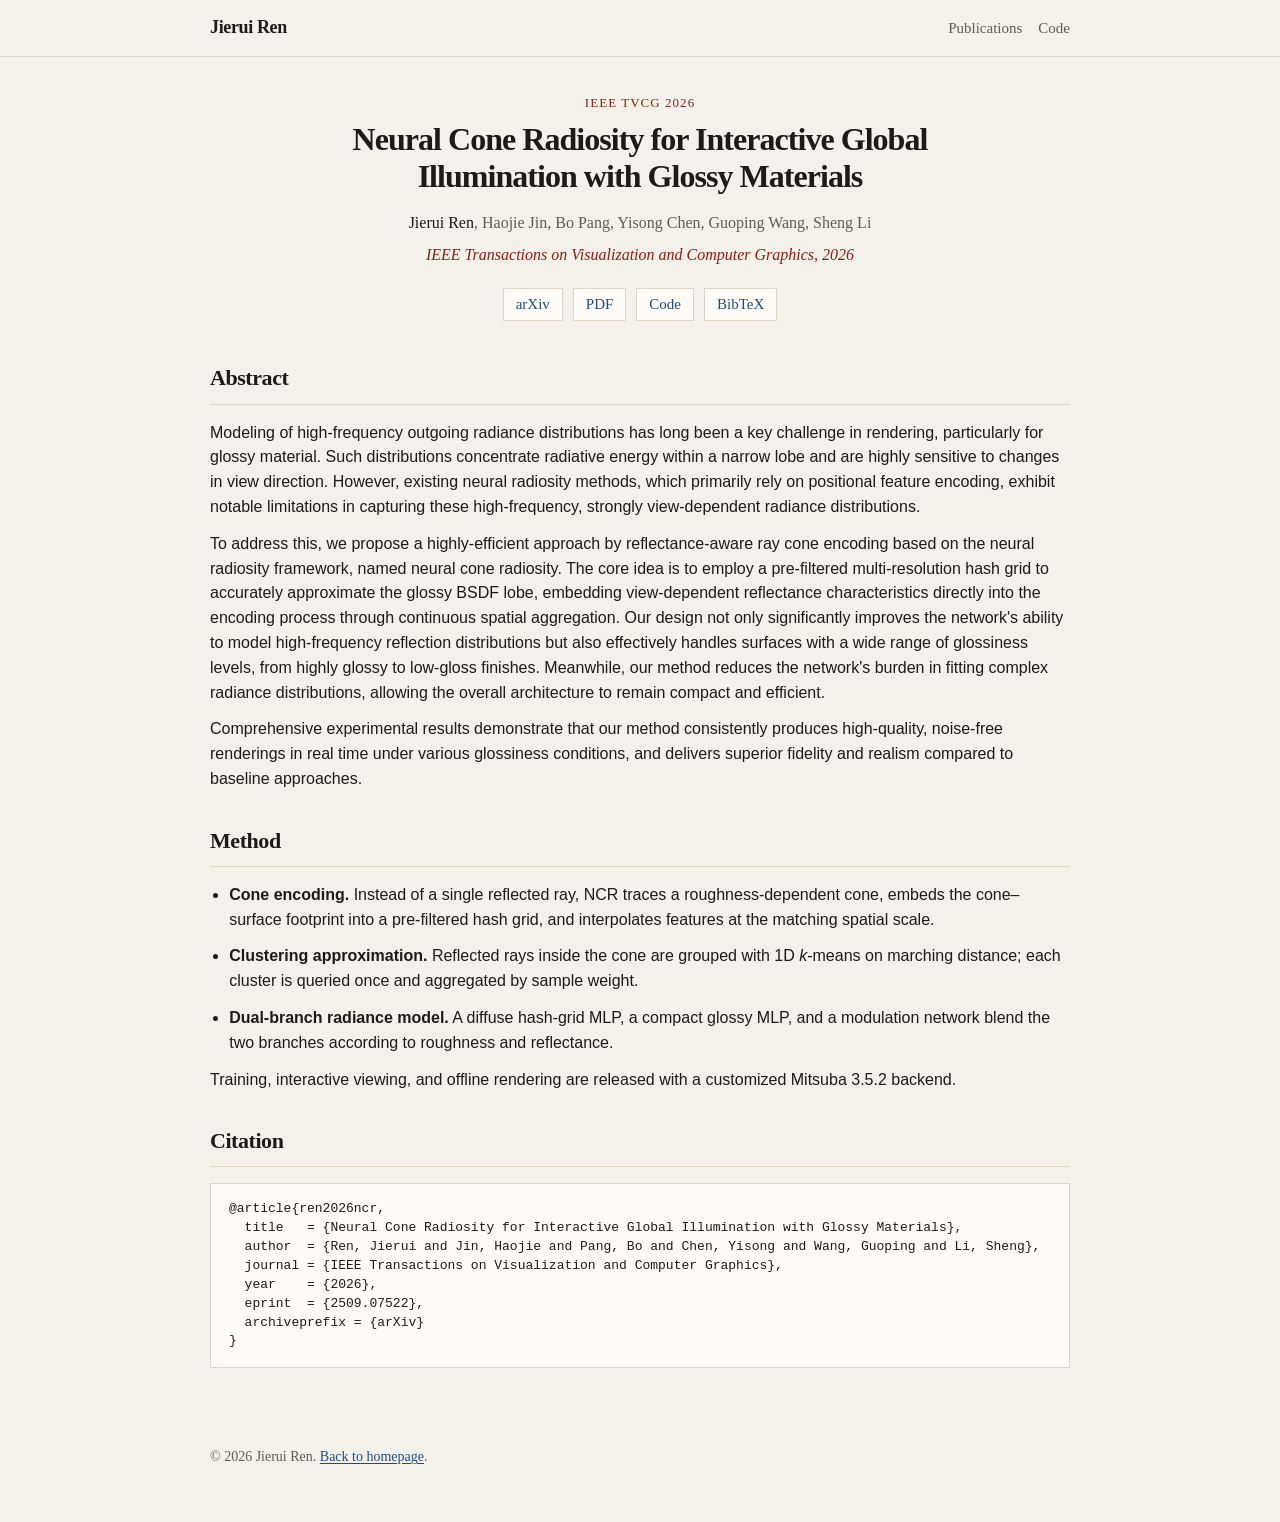
==== neural-cone/index.html @ 2833d08a "Add neural-cone page" ====
<!DOCTYPE html>
<html lang="en">
  <head>
    <meta charset="utf-8" />
    <meta name="viewport" content="width=device-width, initial-scale=1" />
    <title>Neural Cone Radiosity | Jierui Ren</title>
    <meta
      name="description"
      content="Project page for Neural Cone Radiosity: interactive global illumination with glossy materials."
    />
    <link rel="icon" href="../assets/img/favicon.svg" type="image/svg+xml" />
    <link rel="stylesheet" href="../assets/css/style.css" />
  </head>
  <body>
    <header class="site-header">
      <div class="inner">
        <a class="brand" href="../">Jierui Ren</a>
        <nav>
          <a href="../#publications">Publications</a>
          <a href="https://github.com/jieruijerry/neural-cone">Code</a>
        </nav>
      </div>
    </header>

    <main class="paper-page">
      <section class="paper-hero">
        <p class="kicker">IEEE TVCG 2026</p>
        <h1>Neural Cone Radiosity for Interactive Global Illumination with Glossy Materials</h1>
        <p class="paper-authors">
          <a href="../">Jierui Ren</a>, Haojie Jin, Bo Pang, Yisong Chen, Guoping Wang,
          Sheng Li
        </p>
        <p class="paper-venue">
          IEEE Transactions on Visualization and Computer Graphics, 2026
        </p>
        <div class="links">
          <a href="https://arxiv.org/abs/2509.07522">arXiv</a>
          <a href="https://arxiv.org/pdf/2509.07522">PDF</a>
          <a href="https://github.com/jieruijerry/neural-cone">Code</a>
          <a href="#citation">BibTeX</a>
        </div>
      </section>

      <section>
        <h2>Abstract</h2>
        <div class="abstract">
          <p>
            Modeling of high-frequency outgoing radiance distributions has long been a
            key challenge in rendering, particularly for glossy material. Such
            distributions concentrate radiative energy within a narrow lobe and are
            highly sensitive to changes in view direction. However, existing neural
            radiosity methods, which primarily rely on positional feature encoding,
            exhibit notable limitations in capturing these high-frequency, strongly
            view-dependent radiance distributions.
          </p>
          <p>
            To address this, we propose a highly-efficient approach by
            reflectance-aware ray cone encoding based on the neural radiosity
            framework, named neural cone radiosity. The core idea is to employ a
            pre-filtered multi-resolution hash grid to accurately approximate the
            glossy BSDF lobe, embedding view-dependent reflectance characteristics
            directly into the encoding process through continuous spatial aggregation.
            Our design not only significantly improves the network's ability to model
            high-frequency reflection distributions but also effectively handles
            surfaces with a wide range of glossiness levels, from highly glossy to
            low-gloss finishes. Meanwhile, our method reduces the network's burden in
            fitting complex radiance distributions, allowing the overall architecture
            to remain compact and efficient.
          </p>
          <p>
            Comprehensive experimental results demonstrate that our method consistently
            produces high-quality, noise-free renderings in real time under various
            glossiness conditions, and delivers superior fidelity and realism compared
            to baseline approaches.
          </p>
        </div>
      </section>

      <section>
        <h2>Method</h2>
        <div class="method">
          <ul>
            <li>
              <strong>Cone encoding.</strong> Instead of a single reflected ray, NCR
              traces a roughness-dependent cone, embeds the cone–surface footprint into
              a pre-filtered hash grid, and interpolates features at the matching
              spatial scale.
            </li>
            <li>
              <strong>Clustering approximation.</strong> Reflected rays inside the cone
              are grouped with 1D <em>k</em>-means on marching distance; each cluster is
              queried once and aggregated by sample weight.
            </li>
            <li>
              <strong>Dual-branch radiance model.</strong> A diffuse hash-grid MLP, a
              compact glossy MLP, and a modulation network blend the two branches
              according to roughness and reflectance.
            </li>
          </ul>
          <p>
            Training, interactive viewing, and offline rendering are released with a
            customized Mitsuba 3.5.2 backend.
          </p>
        </div>
      </section>

      <section id="citation">
        <h2>Citation</h2>
        <pre class="bibtex">@article{ren2026ncr,
  title   = {Neural Cone Radiosity for Interactive Global Illumination with Glossy Materials},
  author  = {Ren, Jierui and Jin, Haojie and Pang, Bo and Chen, Yisong and Wang, Guoping and Li, Sheng},
  journal = {IEEE Transactions on Visualization and Computer Graphics},
  year    = {2026},
  eprint  = {2509.07522},
  archiveprefix = {arXiv}
}</pre>
      </section>
    </main>

    <footer>
      <p>
        &copy; 2026 Jierui Ren.
        <a href="../">Back to homepage</a>.
      </p>
    </footer>
  </body>
</html>
---- assets/css/style.css ----
:root {
  --bg: #f4f1ea;
  --paper: #fffcf7;
  --ink: #1c1b18;
  --muted: #5f5c55;
  --line: #ddd6c8;
  --accent: #8c1d18;
  --link: #1f4e79;
  --chip: #efe8db;
}

* {
  box-sizing: border-box;
}

html {
  scroll-behavior: smooth;
  scroll-padding-top: 56px;
}

body {
  margin: 0;
  color: var(--ink);
  background: var(--bg);
  font-family: "Iowan Old Style", Palatino, "Palatino Linotype", "Times New Roman", serif;
  font-size: 18px;
  line-height: 1.55;
}

a {
  color: var(--link);
  text-decoration-thickness: 1px;
  text-underline-offset: 0.15em;
}

a:hover {
  color: var(--accent);
}

.site-header {
  position: sticky;
  top: 0;
  z-index: 10;
  background: var(--bg);
  border-bottom: 1px solid var(--line);
}

.site-header .inner,
main,
footer {
  width: min(860px, calc(100% - 40px));
  margin: 0 auto;
}

.site-header .inner {
  display: flex;
  align-items: baseline;
  justify-content: space-between;
  gap: 24px;
  padding: 14px 0;
}

.brand {
  color: var(--ink);
  font-weight: 700;
  letter-spacing: -0.02em;
  text-decoration: none;
}

.site-header nav {
  display: flex;
  flex-wrap: wrap;
  gap: 16px;
  font-size: 15px;
}

.site-header nav a {
  color: var(--muted);
  text-decoration: none;
}

.site-header nav a:hover {
  color: var(--accent);
}

main {
  padding: 36px 0 64px;
}

.hero {
  display: grid;
  grid-template-columns: 1fr 168px;
  gap: 36px;
  align-items: start;
  padding-bottom: 8px;
}

.kicker {
  margin: 0 0 8px;
  color: var(--accent);
  font-size: 13px;
  letter-spacing: 0.08em;
  text-transform: uppercase;
}

h1 {
  margin: 0 0 10px;
  font-size: 40px;
  line-height: 1.15;
  letter-spacing: -0.03em;
}

.cn-name {
  margin-left: 8px;
  color: var(--muted);
  font-size: 0.62em;
  font-weight: 500;
}

.identity {
  margin: 0 0 18px;
  color: var(--muted);
  font-size: 16px;
}

.hero p {
  margin: 0 0 12px;
}

.links {
  display: flex;
  flex-wrap: wrap;
  gap: 10px;
  margin-top: 18px;
}

.links a {
  display: inline-block;
  padding: 4px 12px;
  border: 1px solid var(--line);
  background: var(--paper);
  color: var(--link);
  font-size: 15px;
  text-decoration: none;
}

.links a:hover {
  border-color: var(--accent);
  color: var(--accent);
}

.portrait {
  margin: 0;
}

.portrait img {
  display: block;
  width: 168px;
  height: 210px;
  object-fit: cover;
  background: var(--paper);
  border: 1px solid var(--line);
}

.pub-teaser {
  display: block;
  width: 92px;
  height: 62px;
  object-fit: cover;
  background: var(--paper);
  border: 1px solid var(--line);
}

h2 {
  margin: 40px 0 16px;
  padding-bottom: 8px;
  border-bottom: 1px solid var(--line);
  font-size: 22px;
  letter-spacing: -0.02em;
}

.news {
  margin: 0;
  padding: 0;
  list-style: none;
}

.news li {
  display: grid;
  grid-template-columns: 108px 1fr;
  gap: 16px;
  padding: 8px 0;
  border-bottom: 1px solid var(--line);
  font-size: 16px;
}

.news li:last-child {
  border-bottom: none;
}

.news time {
  color: var(--muted);
  font-variant-numeric: tabular-nums;
}

.pub {
  display: grid;
  grid-template-columns: 108px 1fr;
  gap: 16px;
  padding: 18px 0;
  border-bottom: 1px solid var(--line);
}

.pub:last-child {
  border-bottom: none;
}

.pub-venue {
  display: flex;
  align-items: center;
  justify-content: center;
  min-height: 54px;
  padding: 8px 6px;
  background: var(--chip);
  color: var(--accent);
  font-size: 12px;
  font-weight: 700;
  letter-spacing: 0.04em;
  text-align: center;
  text-transform: uppercase;
}

.pub-body h3 {
  margin: 0 0 4px;
  font-size: 18px;
  line-height: 1.35;
}

.authors,
.venue,
.highlight,
.where {
  margin: 0 0 4px;
  font-size: 15px;
}

.authors,
.venue,
.highlight,
.where,
.item p {
  font-family: -apple-system, BlinkMacSystemFont, "Segoe UI", "PingFang SC", sans-serif;
}

.authors {
  color: var(--muted);
}

.me {
  color: var(--ink);
  font-weight: 700;
}

.venue {
  color: var(--accent);
  font-style: italic;
}

.highlight {
  color: #3f3d38;
}

.pub-links {
  display: flex;
  flex-wrap: wrap;
  gap: 12px;
  margin: 8px 0 0;
  font-family: -apple-system, BlinkMacSystemFont, "Segoe UI", sans-serif;
  font-size: 14px;
}

.item {
  padding: 14px 0;
  border-bottom: 1px solid var(--line);
}

.item:last-child {
  border-bottom: none;
}

.item-head {
  display: flex;
  align-items: baseline;
  justify-content: space-between;
  gap: 16px;
}

.item h3 {
  margin: 0 0 2px;
  font-size: 18px;
}

.when {
  margin: 0;
  color: var(--muted);
  font-size: 14px;
  line-height: 1.4;
  font-variant-numeric: tabular-nums;
  white-space: nowrap;
}

.item p {
  margin: 0 0 6px;
  font-size: 15px;
}

footer {
  padding: 0 0 40px;
  color: var(--muted);
  font-size: 14px;
}

.paper-hero {
  text-align: center;
  padding-bottom: 8px;
}

.paper-hero h1 {
  max-width: 18em;
  margin: 0 auto 16px;
  font-size: 32px;
}

.paper-authors {
  margin: 0 0 8px;
  color: var(--muted);
  font-size: 16px;
}

.paper-authors a {
  color: var(--ink);
  text-decoration: none;
}

.paper-authors a:hover {
  color: var(--accent);
}

.paper-venue {
  margin: 0 0 20px;
  color: var(--accent);
  font-style: italic;
  font-size: 16px;
}

.paper-hero .links {
  justify-content: center;
}

.paper-page h2 {
  margin-top: 32px;
}

.paper-page .abstract,
.paper-page .method {
  font-family: -apple-system, BlinkMacSystemFont, "Segoe UI", "PingFang SC", sans-serif;
  font-size: 16px;
}

.paper-page .abstract p,
.paper-page .method p,
.paper-page .method li {
  margin: 0 0 12px;
}

.paper-page .method ul {
  margin: 0 0 12px;
  padding-left: 1.2em;
}

.bibtex {
  margin: 0;
  padding: 16px 18px;
  overflow-x: auto;
  background: var(--paper);
  border: 1px solid var(--line);
  color: var(--ink);
  font-size: 13px;
  line-height: 1.45;
  white-space: pre;
}

@media (max-width: 700px) {
  body {
    font-size: 17px;
  }

  .site-header .inner,
  main,
  footer {
    width: calc(100% - 28px);
  }

  .site-header nav {
    display: none;
  }

  .hero,
  .news li,
  .pub {
    grid-template-columns: 1fr;
  }

  .item-head {
    flex-direction: column;
    gap: 2px;
  }

  .hero {
    gap: 20px;
  }

  h1 {
    font-size: 32px;
  }

  .paper-hero h1 {
    font-size: 26px;
  }

  .portrait img {
    width: 132px;
    height: 165px;
  }

  .pub-venue {
    width: max-content;
    min-height: auto;
  }
}
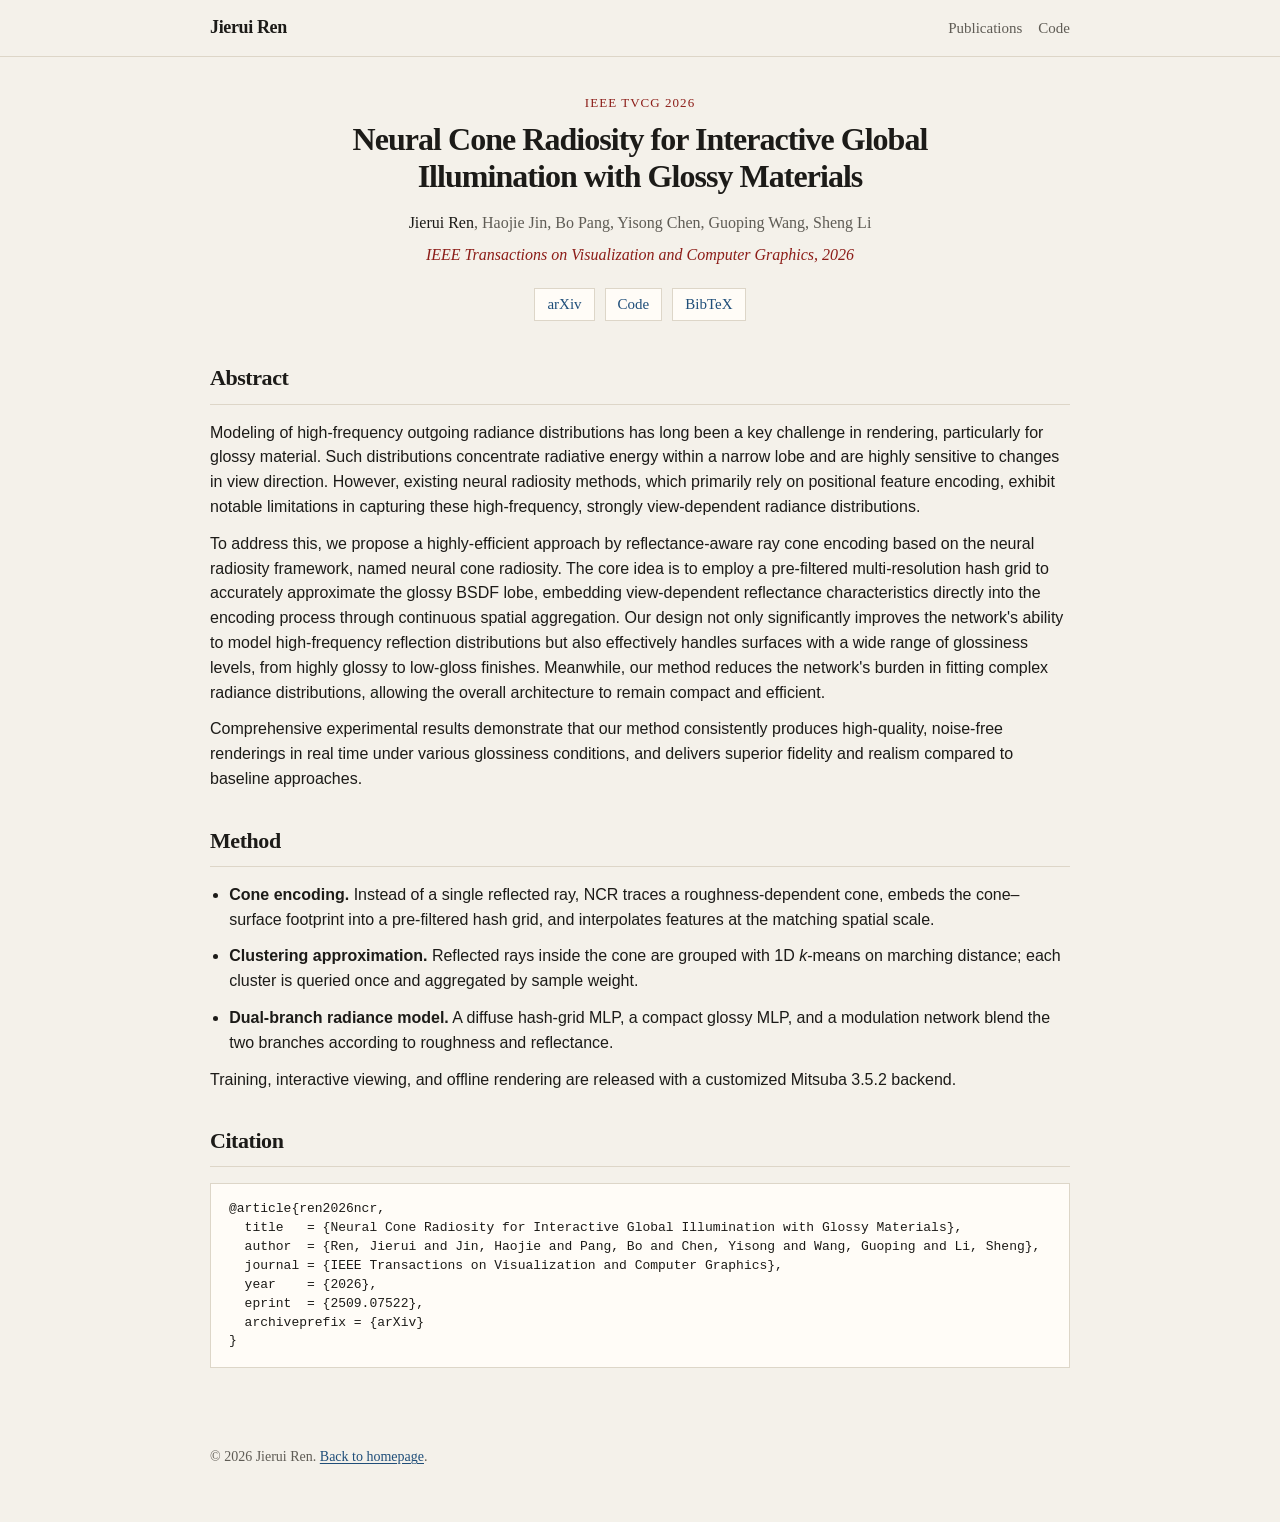
==== commit e2d69d02: "Keep a single arXiv link instead of Paper plus PDF. Co-authored-by: Cursor <cursoragent@cursor.com>" ====
--- a/neural-cone/index.html
+++ b/neural-cone/index.html
@@ -8,7 +8,8 @@
       name="description"
       content="Project page for Neural Cone Radiosity: interactive global illumination with glossy materials."
     />
-    <link rel="icon" href="../assets/img/favicon.svg" type="image/svg+xml" />
+    <link rel="icon" href="../assets/img/favicon.png" type="image/png" />
+    <link rel="apple-touch-icon" href="../assets/img/favicon.png" />
     <link rel="stylesheet" href="../assets/css/style.css" />
   </head>
   <body>
@@ -35,7 +36,6 @@
         </p>
         <div class="links">
           <a href="https://arxiv.org/abs/2509.07522">arXiv</a>
-          <a href="https://arxiv.org/pdf/2509.07522">PDF</a>
           <a href="https://github.com/jieruijerry/neural-cone">Code</a>
           <a href="#citation">BibTeX</a>
         </div>
--- a/assets/css/style.css
+++ b/assets/css/style.css
@@ -162,11 +162,16 @@
   border: 1px solid var(--line);
 }
 
+.pub > a {
+  line-height: 0;
+  text-decoration: none;
+}
+
 .pub-teaser {
   display: block;
-  width: 92px;
-  height: 62px;
-  object-fit: cover;
+  width: 150px;
+  height: 150px;
+  object-fit: contain;
   background: var(--paper);
   border: 1px solid var(--line);
 }
@@ -205,7 +210,7 @@
 
 .pub {
   display: grid;
-  grid-template-columns: 108px 1fr;
+  grid-template-columns: 150px 1fr;
   gap: 16px;
   padding: 18px 0;
   border-bottom: 1px solid var(--line);
@@ -219,7 +224,8 @@
   display: flex;
   align-items: center;
   justify-content: center;
-  min-height: 54px;
+  width: 150px;
+  height: 150px;
   padding: 8px 6px;
   background: var(--chip);
   color: var(--accent);
@@ -234,6 +240,15 @@
   margin: 0 0 4px;
   font-size: 18px;
   line-height: 1.35;
+}
+
+.pub-body h3 a {
+  color: inherit;
+  text-decoration: none;
+}
+
+.pub-body h3 a:hover {
+  color: var(--accent);
 }
 
 .authors,
@@ -433,8 +448,9 @@
     height: 165px;
   }
 
-  .pub-venue {
-    width: max-content;
-    min-height: auto;
-  }
-}
+  .pub-venue,
+  .pub-teaser {
+    width: 150px;
+    height: 150px;
+  }
+}
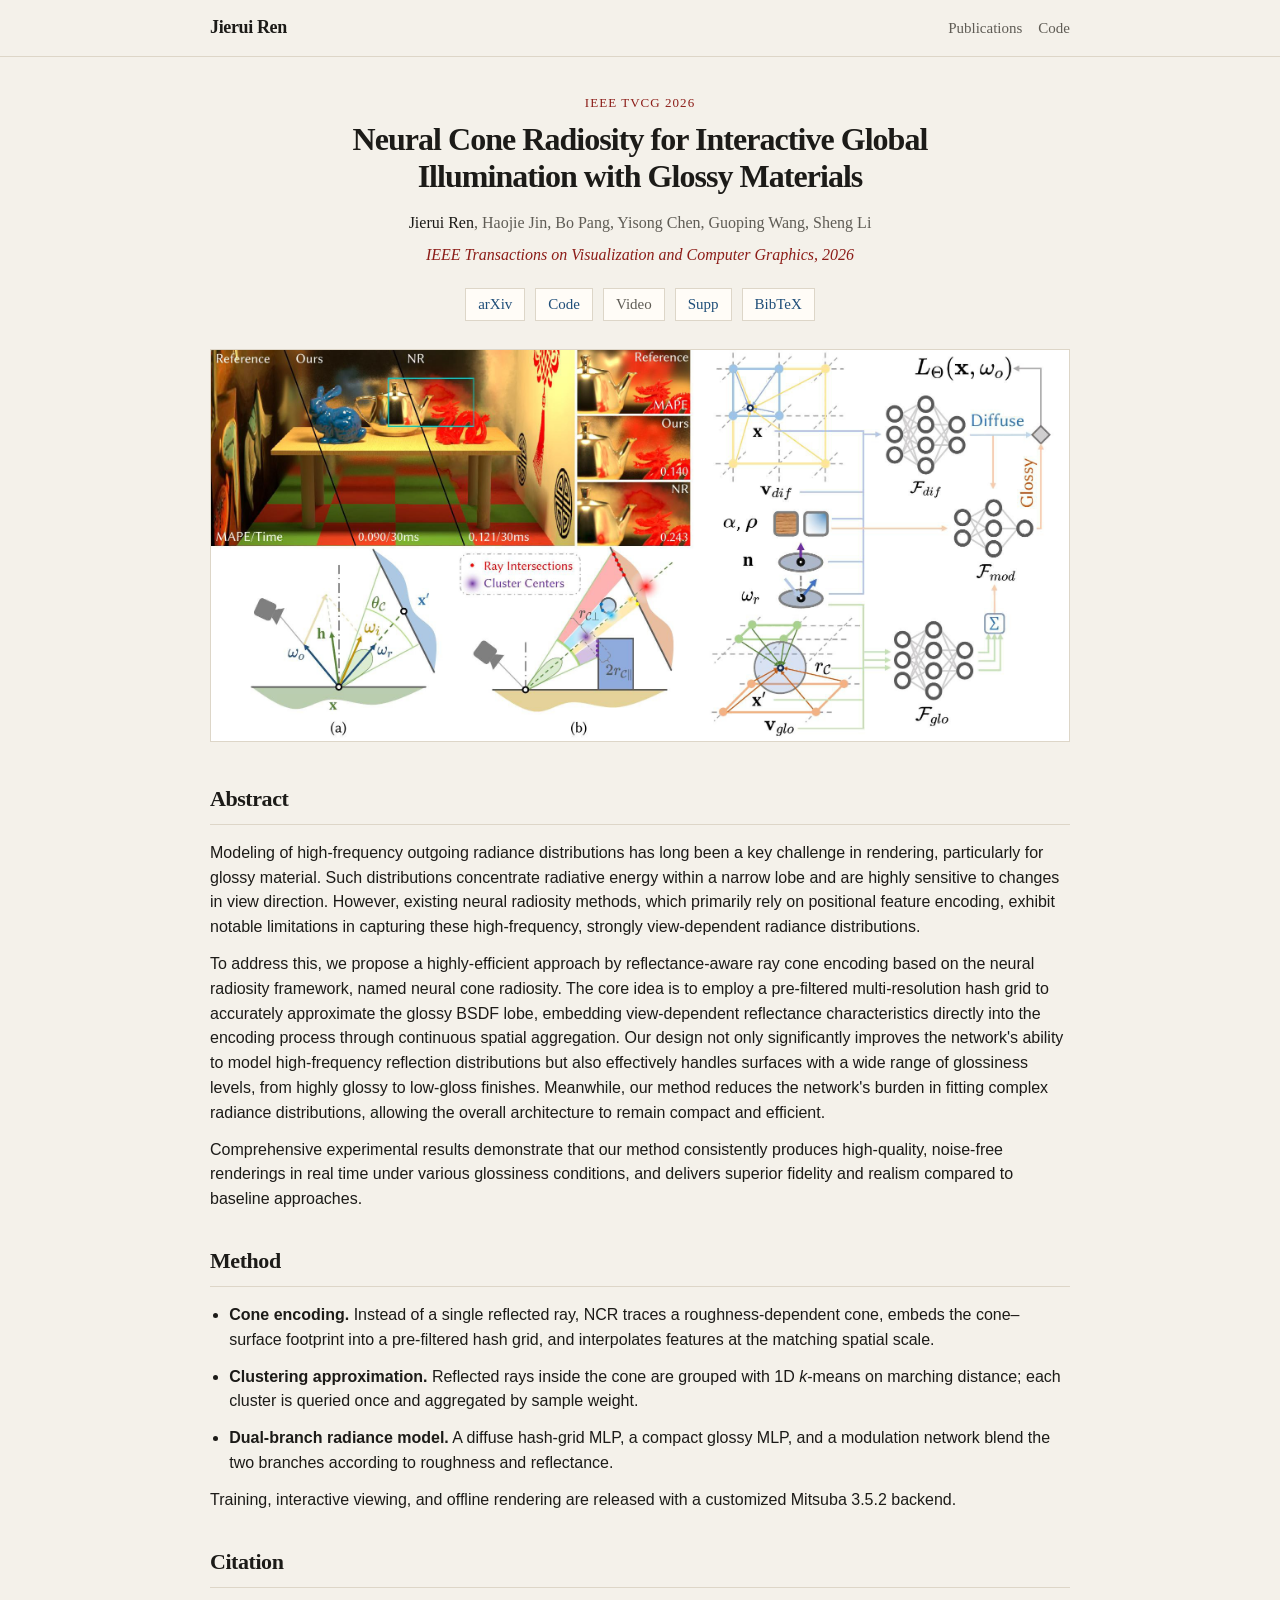
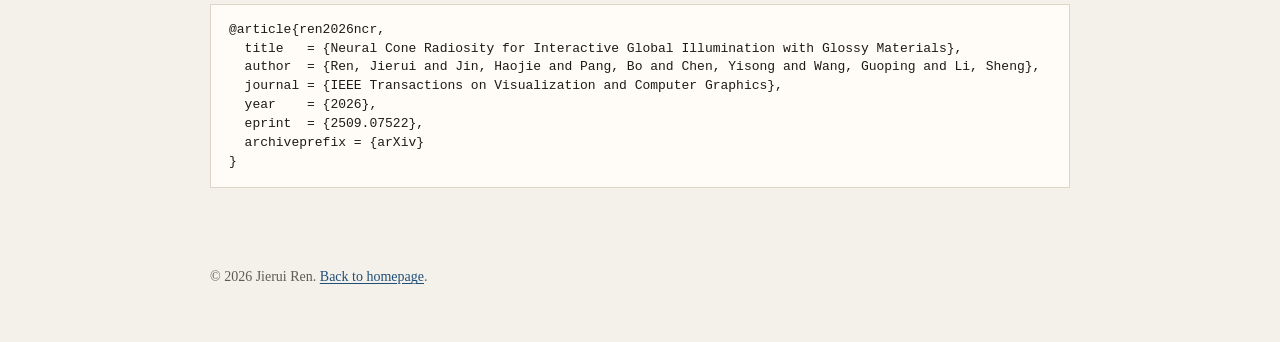
==== commit 2d40c780: "Add paper teasers, supplements, and video placeholders. Co-authored-by: Cursor <cursoragent@cursor.c" ====
--- a/neural-cone/index.html
+++ b/neural-cone/index.html
@@ -37,8 +37,15 @@
         <div class="links">
           <a href="https://arxiv.org/abs/2509.07522">arXiv</a>
           <a href="https://github.com/jieruijerry/neural-cone">Code</a>
+          <a>Video</a>
+          <a href="supplement.pdf">Supp</a>
           <a href="#citation">BibTeX</a>
         </div>
+        <img
+          class="paper-teaser"
+          src="teaser.jpg"
+          alt="Neural Cone Radiosity teaser: glossy comparisons and method overview"
+        />
       </section>
 
       <section>
--- a/assets/css/style.css
+++ b/assets/css/style.css
@@ -149,6 +149,16 @@
   color: var(--accent);
 }
 
+.links a:not([href]) {
+  color: var(--muted);
+  cursor: default;
+}
+
+.links a:not([href]):hover {
+  border-color: var(--line);
+  color: var(--muted);
+}
+
 .portrait {
   margin: 0;
 }
@@ -294,6 +304,12 @@
   font-size: 14px;
 }
 
+.pub-links a:not([href]) {
+  color: var(--muted);
+  text-decoration: none;
+  cursor: default;
+}
+
 .item {
   padding: 14px 0;
   border-bottom: 1px solid var(--line);
@@ -370,6 +386,15 @@
 
 .paper-hero .links {
   justify-content: center;
+}
+
+.paper-teaser {
+  display: block;
+  width: 100%;
+  height: auto;
+  margin: 28px 0 0;
+  background: var(--paper);
+  border: 1px solid var(--line);
 }
 
 .paper-page h2 {
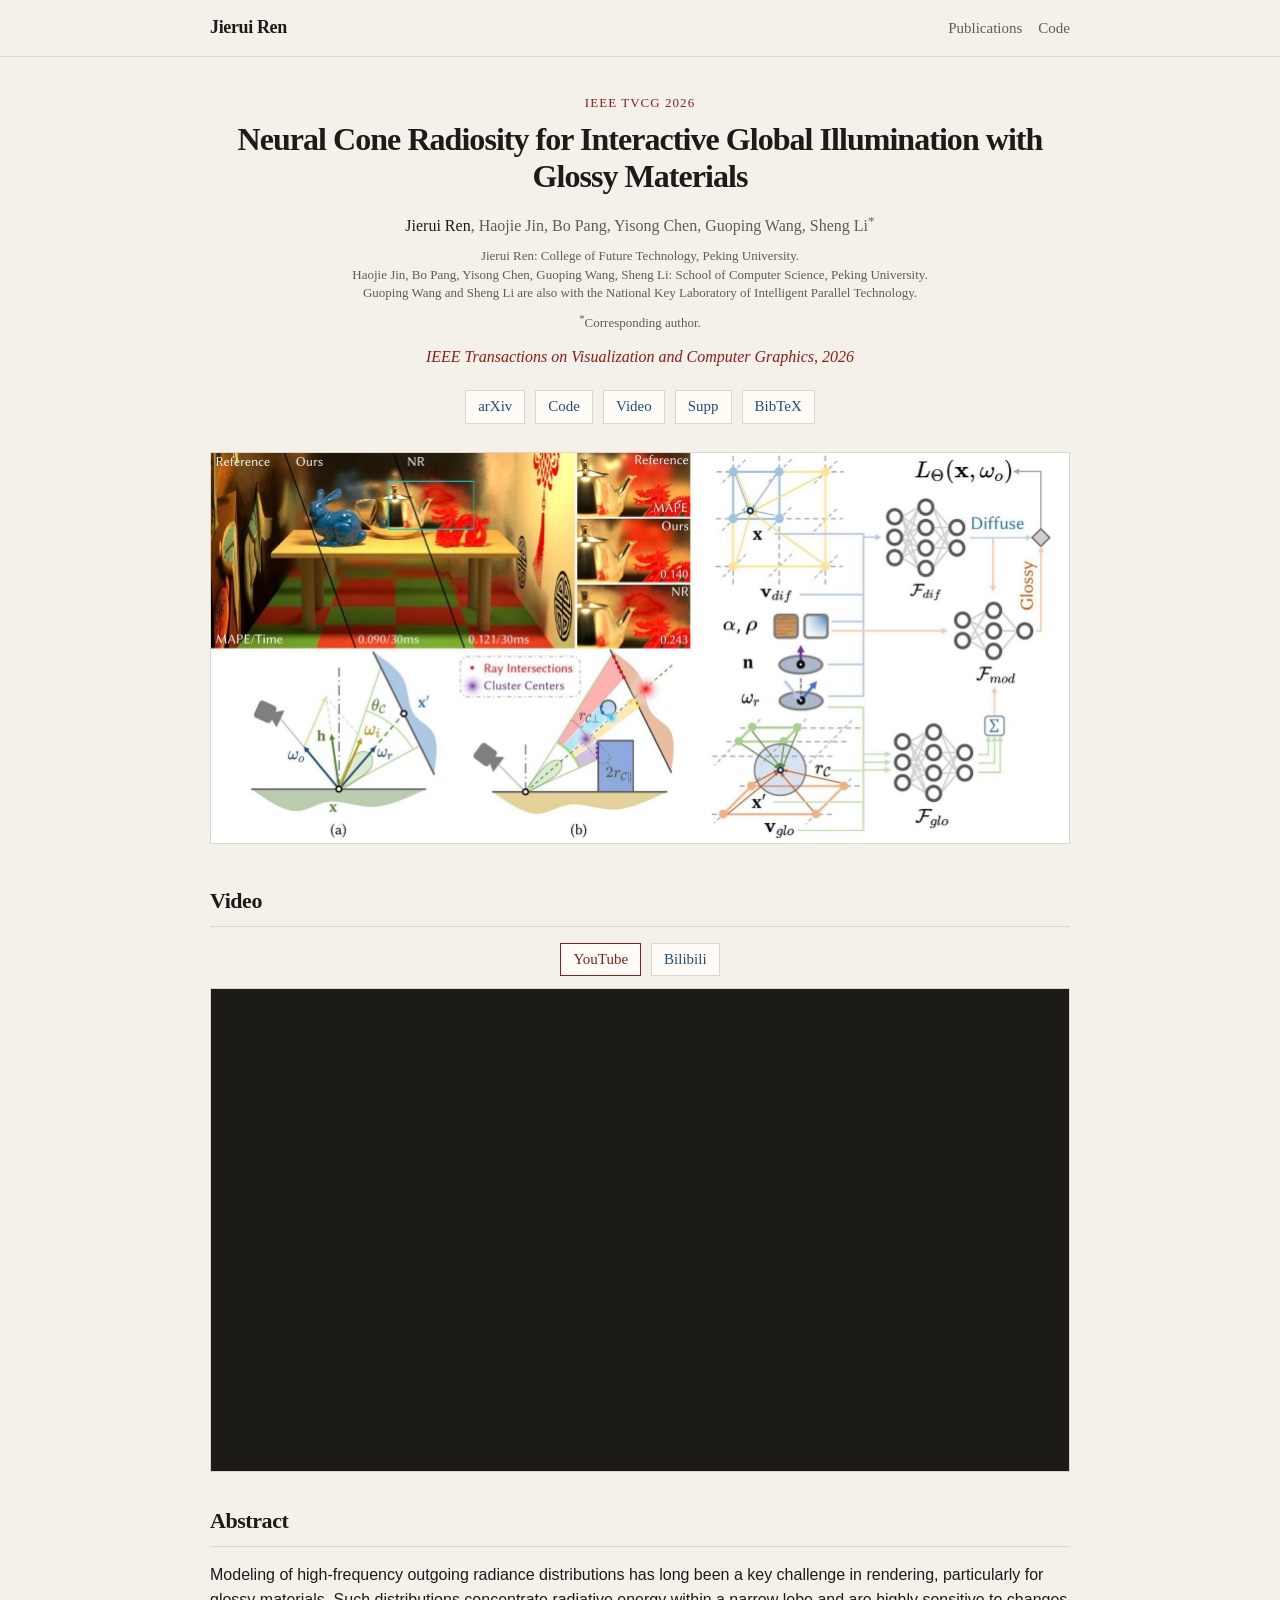
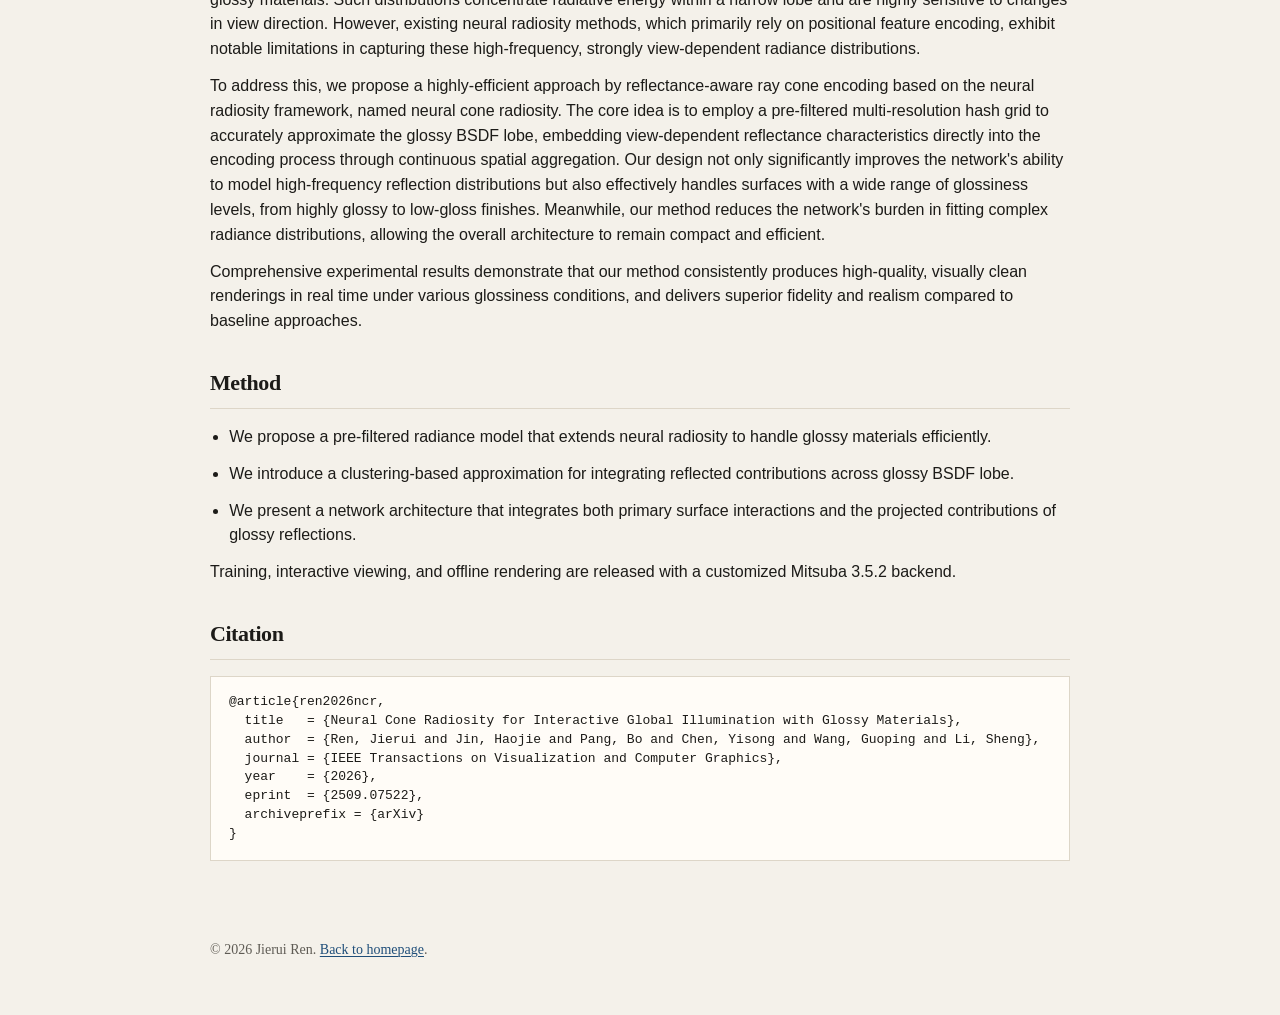
==== commit b830768d: "Align paper pages with camera-ready text and embed demo videos. Co-authored-by: Cursor <cursoragent@" ====
--- a/neural-cone/index.html
+++ b/neural-cone/index.html
@@ -3,7 +3,7 @@
   <head>
     <meta charset="utf-8" />
     <meta name="viewport" content="width=device-width, initial-scale=1" />
-    <title>Neural Cone Radiosity | Jierui Ren</title>
+    <title>Neural Cone Radiosity for Interactive Global Illumination with Glossy Materials | Jierui Ren</title>
     <meta
       name="description"
       content="Project page for Neural Cone Radiosity: interactive global illumination with glossy materials."
@@ -29,15 +29,23 @@
         <h1>Neural Cone Radiosity for Interactive Global Illumination with Glossy Materials</h1>
         <p class="paper-authors">
           <a href="../">Jierui Ren</a>, Haojie Jin, Bo Pang, Yisong Chen, Guoping Wang,
-          Sheng Li
+          Sheng Li<sup>*</sup>
         </p>
+        <p class="paper-affiliations">
+          Jierui Ren: College of Future Technology, Peking University.<br />
+          Haojie Jin, Bo Pang, Yisong Chen, Guoping Wang, Sheng Li: School of
+          Computer Science, Peking University.<br />
+          Guoping Wang and Sheng Li are also with the National Key Laboratory of
+          Intelligent Parallel Technology.
+        </p>
+        <p class="paper-note"><sup>*</sup>Corresponding author.</p>
         <p class="paper-venue">
           IEEE Transactions on Visualization and Computer Graphics, 2026
         </p>
         <div class="links">
           <a href="https://arxiv.org/abs/2509.07522">arXiv</a>
           <a href="https://github.com/jieruijerry/neural-cone">Code</a>
-          <a>Video</a>
+          <a href="#video">Video</a>
           <a href="supplement.pdf">Supp</a>
           <a href="#citation">BibTeX</a>
         </div>
@@ -48,12 +56,27 @@
         />
       </section>
 
+      <section id="video">
+        <h2>Video</h2>
+        <div
+          class="video-embed"
+          data-youtube="https://www.youtube.com/watch?v=Fs4RYpEzcf8"
+          data-bilibili="https://www.bilibili.com/video/BV1cmec6fEyA/"
+        >
+          <div class="video-switch">
+            <button type="button" data-video-source="youtube">YouTube</button>
+            <button type="button" data-video-source="bilibili">Bilibili</button>
+          </div>
+          <div class="video-frame"></div>
+        </div>
+      </section>
+
       <section>
         <h2>Abstract</h2>
         <div class="abstract">
           <p>
             Modeling of high-frequency outgoing radiance distributions has long been a
-            key challenge in rendering, particularly for glossy material. Such
+            key challenge in rendering, particularly for glossy materials. Such
             distributions concentrate radiative energy within a narrow lobe and are
             highly sensitive to changes in view direction. However, existing neural
             radiosity methods, which primarily rely on positional feature encoding,
@@ -76,9 +99,9 @@
           </p>
           <p>
             Comprehensive experimental results demonstrate that our method consistently
-            produces high-quality, noise-free renderings in real time under various
-            glossiness conditions, and delivers superior fidelity and realism compared
-            to baseline approaches.
+            produces high-quality, visually clean renderings in real time under
+            various glossiness conditions, and delivers superior fidelity and realism
+            compared to baseline approaches.
           </p>
         </div>
       </section>
@@ -88,20 +111,16 @@
         <div class="method">
           <ul>
             <li>
-              <strong>Cone encoding.</strong> Instead of a single reflected ray, NCR
-              traces a roughness-dependent cone, embeds the cone–surface footprint into
-              a pre-filtered hash grid, and interpolates features at the matching
-              spatial scale.
+              We propose a pre-filtered radiance model that extends neural radiosity
+              to handle glossy materials efficiently.
             </li>
             <li>
-              <strong>Clustering approximation.</strong> Reflected rays inside the cone
-              are grouped with 1D <em>k</em>-means on marching distance; each cluster is
-              queried once and aggregated by sample weight.
+              We introduce a clustering-based approximation for integrating reflected
+              contributions across glossy BSDF lobe.
             </li>
             <li>
-              <strong>Dual-branch radiance model.</strong> A diffuse hash-grid MLP, a
-              compact glossy MLP, and a modulation network blend the two branches
-              according to roughness and reflectance.
+              We present a network architecture that integrates both primary surface
+              interactions and the projected contributions of glossy reflections.
             </li>
           </ul>
           <p>
@@ -130,5 +149,6 @@
         <a href="../">Back to homepage</a>.
       </p>
     </footer>
+    <script src="../assets/js/video-switch.js"></script>
   </body>
 </html>
--- a/assets/css/style.css
+++ b/assets/css/style.css
@@ -13,6 +13,11 @@
   box-sizing: border-box;
 }
 
+img {
+  max-width: 100%;
+  height: auto;
+}
+
 html {
   scroll-behavior: smooth;
   scroll-padding-top: 56px;
@@ -354,10 +359,11 @@
 .paper-hero {
   text-align: center;
   padding-bottom: 8px;
+  overflow: hidden;
 }
 
 .paper-hero h1 {
-  max-width: 18em;
+  max-width: 100%;
   margin: 0 auto 16px;
   font-size: 32px;
 }
@@ -366,6 +372,18 @@
   margin: 0 0 8px;
   color: var(--muted);
   font-size: 16px;
+}
+
+.paper-affiliations,
+.paper-note {
+  margin: 0 0 8px;
+  color: var(--muted);
+  font-size: 13px;
+  line-height: 1.45;
+}
+
+.paper-note {
+  margin-bottom: 12px;
 }
 
 .paper-authors a {
@@ -391,14 +409,78 @@
 .paper-teaser {
   display: block;
   width: 100%;
+  max-width: 100%;
   height: auto;
   margin: 28px 0 0;
+  box-sizing: border-box;
+  object-fit: contain;
   background: var(--paper);
   border: 1px solid var(--line);
 }
 
 .paper-page h2 {
   margin-top: 32px;
+}
+
+.video-switch {
+  display: flex;
+  flex-wrap: wrap;
+  justify-content: center;
+  gap: 10px;
+  margin: 0 0 12px;
+}
+
+.video-switch button {
+  padding: 4px 12px;
+  border: 1px solid var(--line);
+  background: var(--paper);
+  color: var(--link);
+  font: inherit;
+  font-size: 15px;
+  cursor: pointer;
+}
+
+.video-switch button.is-active,
+.video-switch button:hover {
+  border-color: var(--accent);
+  color: var(--accent);
+}
+
+.video-frame {
+  display: flex;
+  align-items: center;
+  justify-content: center;
+  width: 100%;
+  max-width: 100%;
+  aspect-ratio: 16 / 9;
+  overflow: hidden;
+  background: #1c1b18;
+  border: 1px solid var(--line);
+}
+
+.video-frame iframe {
+  display: block;
+  width: 100%;
+  height: 100%;
+  border: 0;
+}
+
+.video-empty {
+  margin: 0;
+  padding: 16px;
+  color: #efe8db;
+  font-family: -apple-system, BlinkMacSystemFont, "Segoe UI", sans-serif;
+  font-size: 15px;
+  text-align: center;
+}
+
+.paper-local-video {
+  display: block;
+  width: 100%;
+  max-width: 100%;
+  height: auto;
+  background: #1c1b18;
+  border: 1px solid var(--line);
 }
 
 .paper-page .abstract,
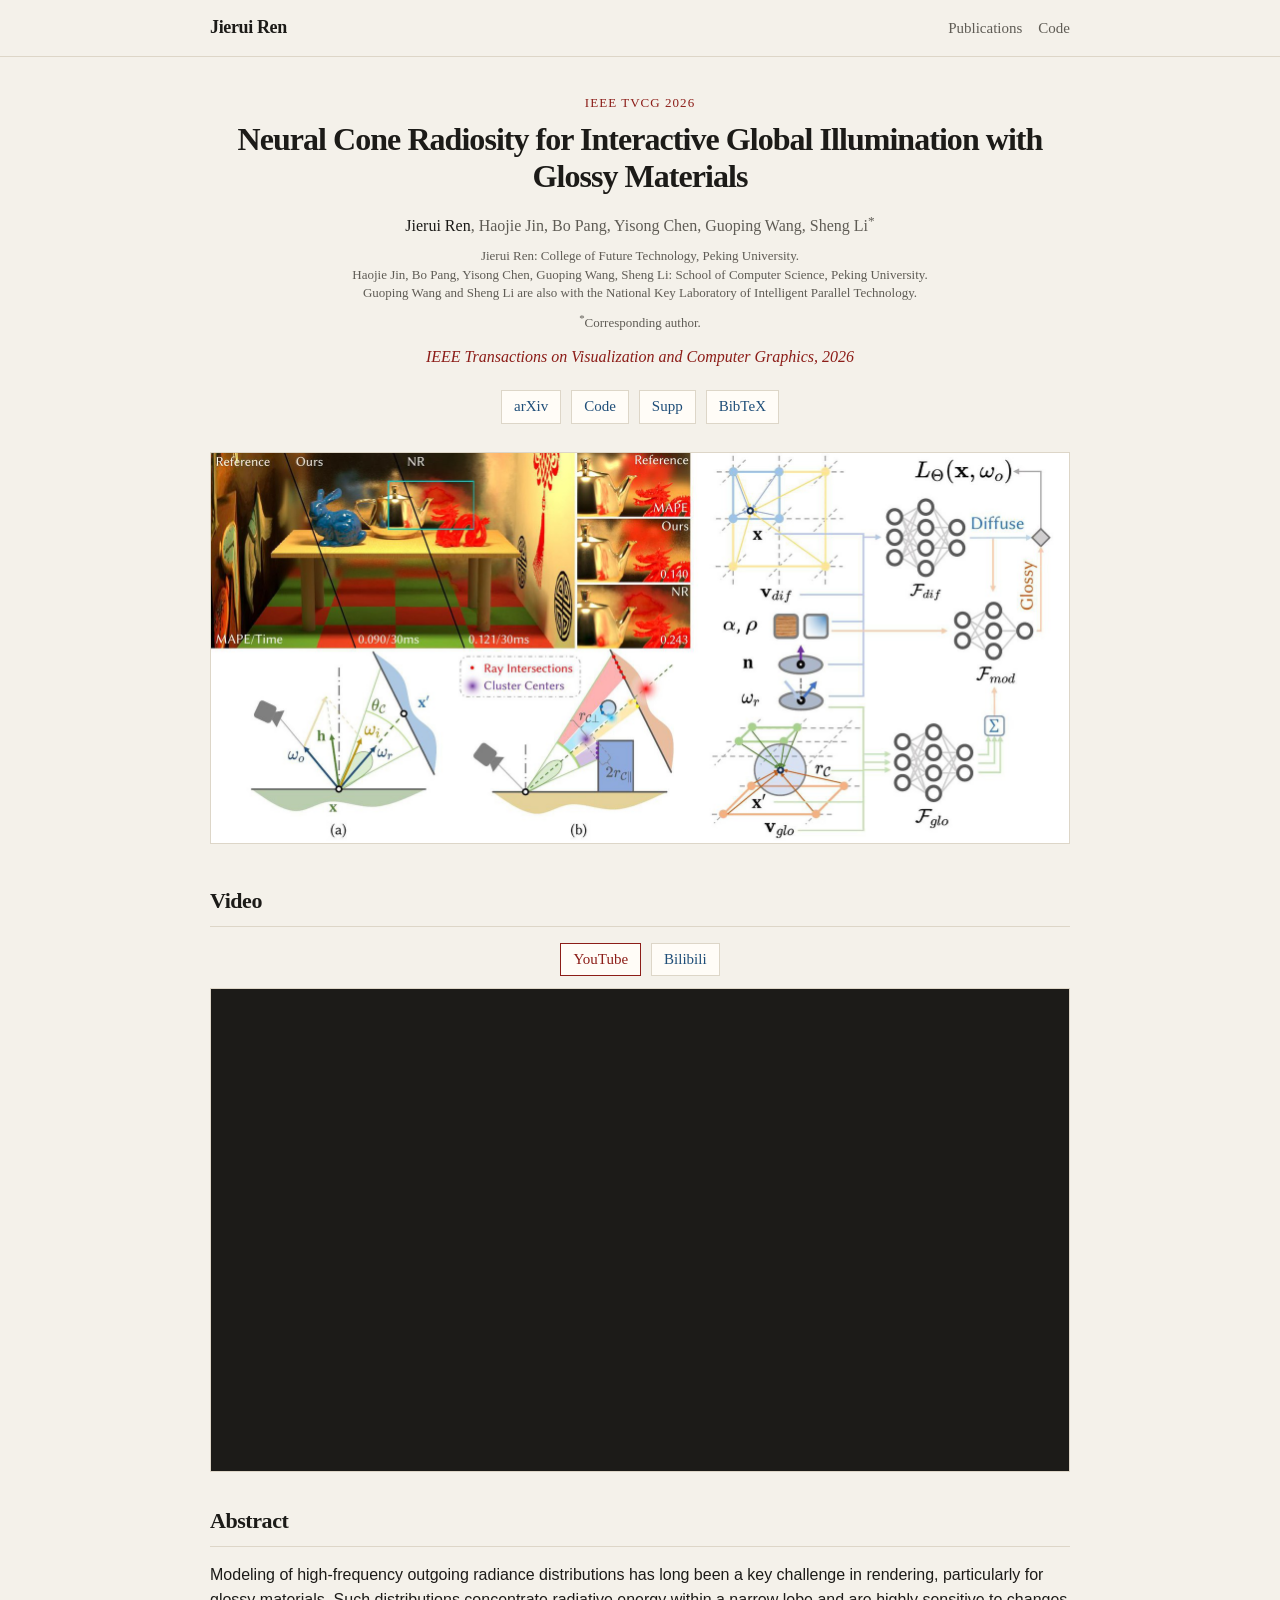
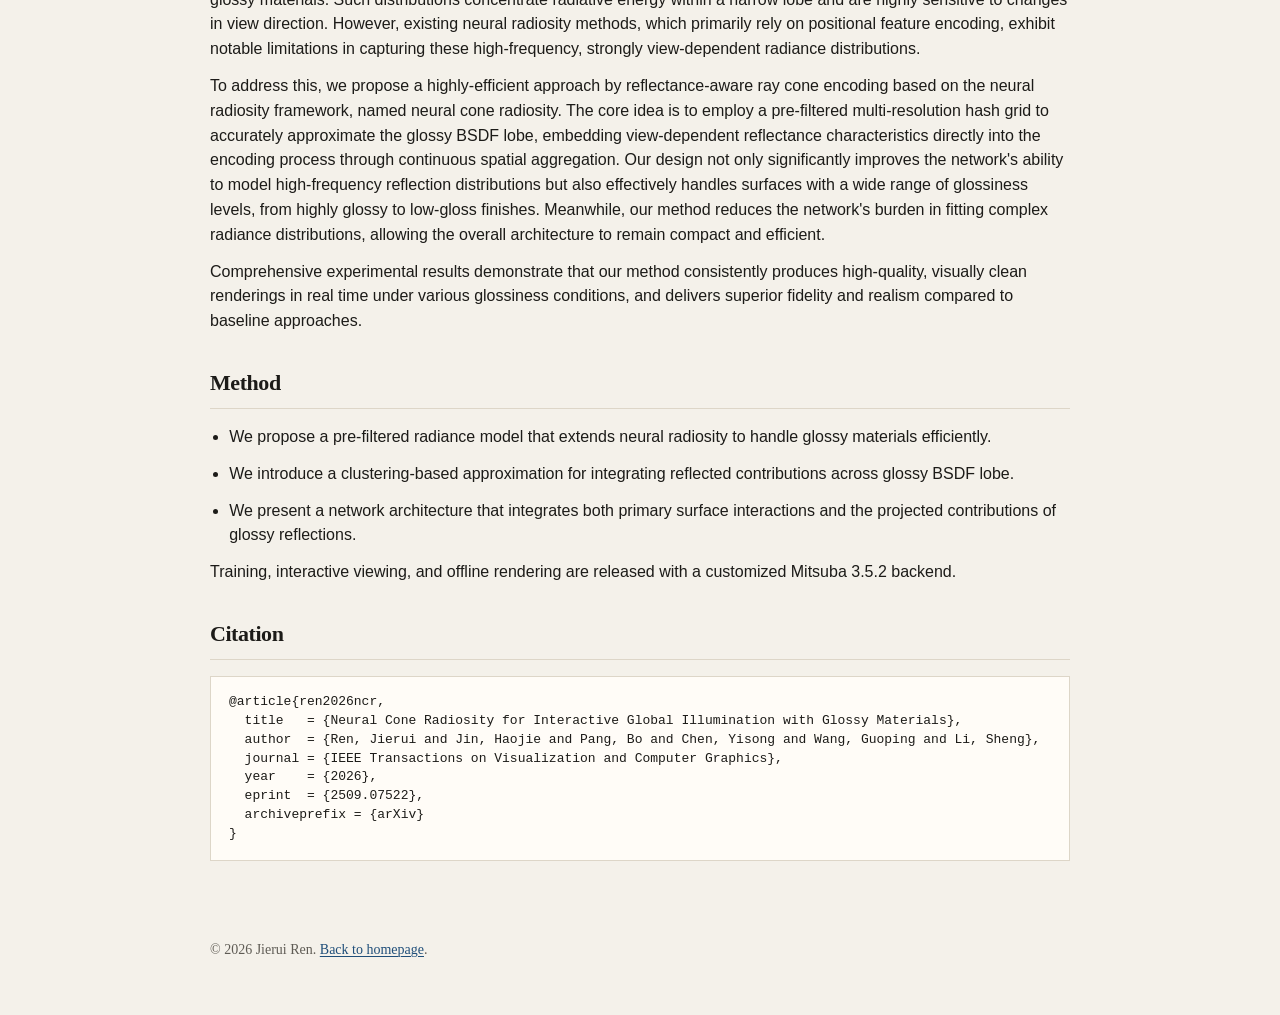
==== commit e2cfe3f2: "Remove Video and Fast-forward tags from paper link rows. Co-authored-by: Cursor <cursoragent@cursor." ====
--- a/neural-cone/index.html
+++ b/neural-cone/index.html
@@ -45,7 +45,6 @@
         <div class="links">
           <a href="https://arxiv.org/abs/2509.07522">arXiv</a>
           <a href="https://github.com/jieruijerry/neural-cone">Code</a>
-          <a href="#video">Video</a>
           <a href="supplement.pdf">Supp</a>
           <a href="#citation">BibTeX</a>
         </div>
